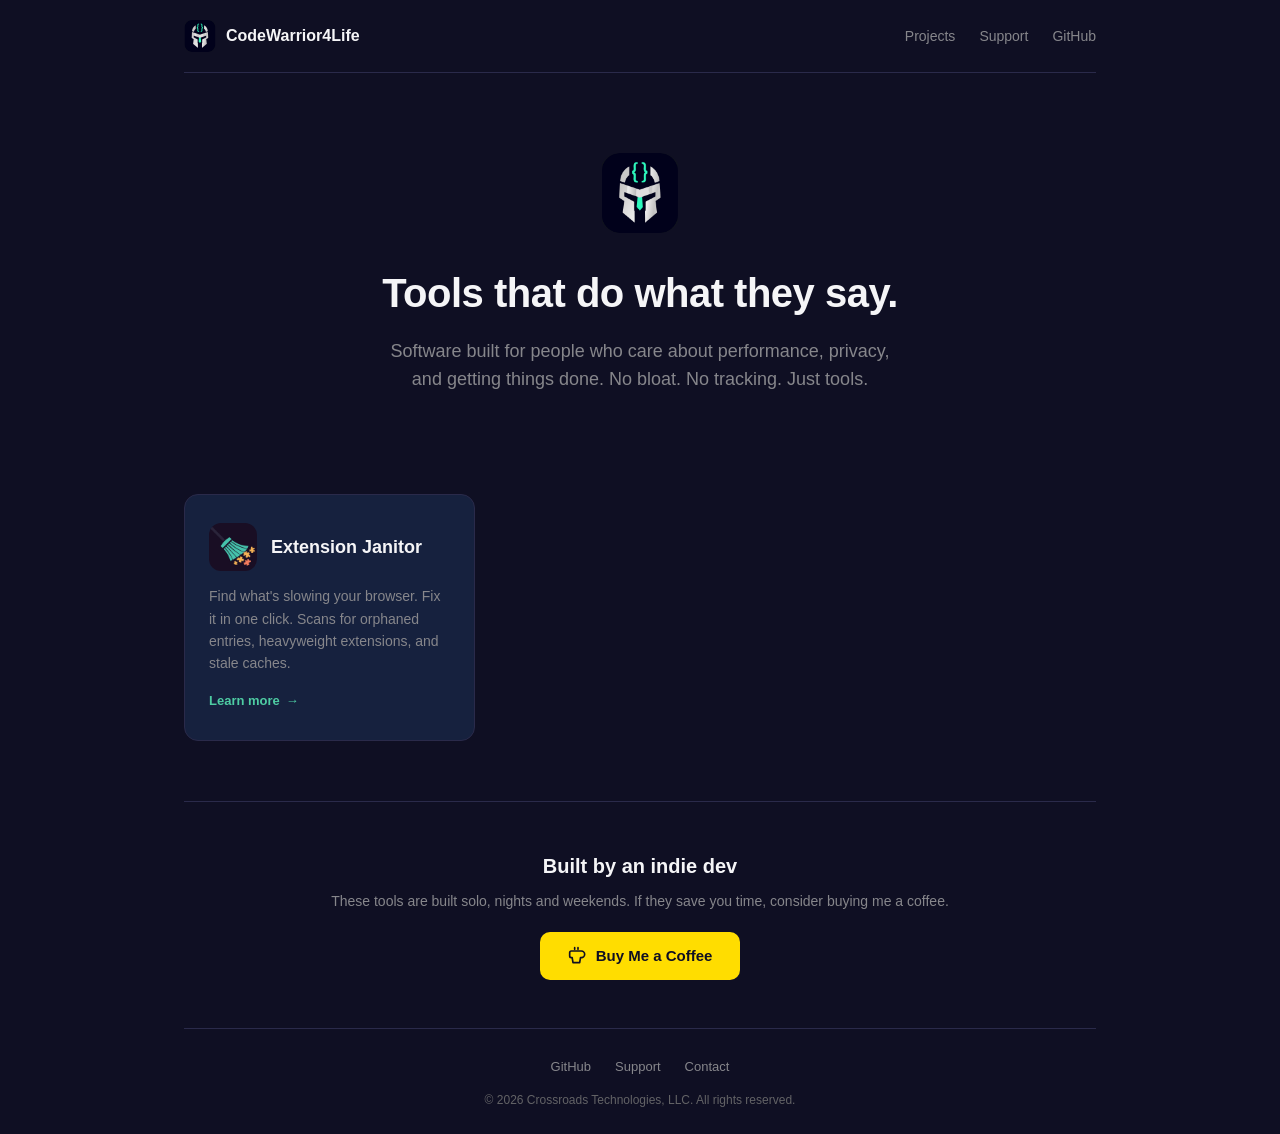
==== index.html @ c7dee350 "Initial portfolio site: Extension Janitor page, BMAC, GitHub Pages deploy" ====
<!DOCTYPE html>
<html lang="en">
<head>
  <meta charset="UTF-8">
  <meta name="viewport" content="width=device-width, initial-scale=1.0">
  <title>CodeWarrior4Life — Tools That Do What They Say</title>
  <meta name="description" content="Software tools built for people who care about performance, privacy, and getting things done. No bloat. No tracking. Just tools that work.">
  <meta property="og:title" content="CodeWarrior4Life">
  <meta property="og:description" content="Software tools built for people who care about performance and getting things done.">
  <meta property="og:image" content="assets/img/og-image.png">
  <meta property="og:type" content="website">
  <link rel="icon" href="assets/img/cw4l-icon.png" type="image/png">
  <link rel="stylesheet" href="assets/css/style.css">
</head>
<body>
  <div class="container">

    <!-- Nav -->
    <nav class="site-nav">
      <a href="/" class="nav-brand">
        <img src="assets/img/cw4l-icon.png" alt="" class="nav-logo">
        CodeWarrior4Life
      </a>
      <ul class="nav-links">
        <li><a href="#projects">Projects</a></li>
        <li><a href="#support">Support</a></li>
        <li><a href="https://github.com/CodeWarrior4Life" target="_blank" rel="noopener">GitHub</a></li>
      </ul>
    </nav>

    <!-- Hero -->
    <section class="hero">
      <img src="assets/img/cw4l-icon.png" alt="CodeWarrior4Life" class="hero-icon">
      <h1>Tools that do what they say.</h1>
      <p class="tagline">
        Software built for people who care about performance, privacy,
        and getting things done. No bloat. No tracking. Just tools.
      </p>
    </section>

    <!-- Projects -->
    <section id="projects">
      <div class="extensions-grid">

        <!-- Browser Extensions -->
        <a href="extensions/extension-janitor/" class="ext-card">
          <div class="ext-card-header">
            <img src="extensions/extension-janitor/icon.png" alt="" class="ext-card-icon">
            <span class="ext-card-title">Extension Janitor</span>
          </div>
          <p class="ext-card-tagline">
            Find what's slowing your browser. Fix it in one click.
            Scans for orphaned entries, heavyweight extensions, and stale caches.
          </p>
          <span class="ext-card-cta">Learn more</span>
        </a>

        <!--
          Add new projects here. Works for extensions, desktop apps, CLI tools, anything.
          Copy the card pattern above and update the href, icon, title, and tagline.
        -->

      </div>
    </section>

    <!-- Support -->
    <section id="support" class="support-section">
      <h2>Built by an indie dev</h2>
      <p>
        These tools are built solo, nights and weekends. If they save you
        time, consider buying me a coffee.
      </p>
      <a href="https://buymeacoffee.com/tfvmclmlwp" target="_blank" rel="noopener" class="btn-bmac">
        <svg width="20" height="20" viewBox="0 0 24 24" fill="none"><path d="M4 6h12a4 4 0 0 1 0 8h-1l-1 6H6l-1-6H4a2 2 0 0 1-2-2V8a2 2 0 0 1 2-2z" stroke="currentColor" stroke-width="2" stroke-linejoin="round"/><path d="M8 2v2m4-2v2" stroke="currentColor" stroke-width="2" stroke-linecap="round"/></svg>
        Buy Me a Coffee
      </a>
    </section>

    <!-- Footer -->
    <footer class="site-footer">
      <ul class="footer-links">
        <li><a href="https://github.com/CodeWarrior4Life" target="_blank" rel="noopener">GitHub</a></li>
        <li><a href="https://buymeacoffee.com/tfvmclmlwp" target="_blank" rel="noopener">Support</a></li>
        <li><a href="mailto:info@crossroadtech.com">Contact</a></li>
      </ul>
      <p class="footer-copy">&copy; 2026 Crossroads Technologies, LLC. All rights reserved.</p>
    </footer>

  </div>
</body>
</html>
---- assets/css/style.css ----
/* =======================================================================
   CodeWarrior4Life — Portfolio Site
   Dark-mode, minimal, fast. Shared across all pages.
   ======================================================================= */

/* --- Reset & Base --- */
*, *::before, *::after { box-sizing: border-box; margin: 0; padding: 0; }

:root {
  --bg:         #0f0f23;
  --bg-card:    #16213e;
  --bg-hover:   #1a2744;
  --border:     #2a2a4a;
  --text:       #f5f5f7;
  --text-muted: #86868b;
  --text-dim:   #636366;
  --accent:     #4ecca3;
  --accent-dim: rgba(78, 204, 163, 0.15);
  --warn:       #f0a500;
  --danger:     #e74c3c;
  --max-w:      960px;
}

html { scroll-behavior: smooth; }

body {
  background: var(--bg);
  color: var(--text);
  font-family: -apple-system, BlinkMacSystemFont, 'Segoe UI', Roboto, sans-serif;
  line-height: 1.6;
  -webkit-font-smoothing: antialiased;
}

a { color: var(--accent); text-decoration: none; }
a:hover { text-decoration: underline; }

img { max-width: 100%; height: auto; }

/* --- Layout --- */

.container {
  max-width: var(--max-w);
  margin: 0 auto;
  padding: 0 24px;
}

/* --- Nav --- */

.site-nav {
  display: flex;
  align-items: center;
  justify-content: space-between;
  padding: 20px 0;
  border-bottom: 1px solid var(--border);
}

.nav-brand {
  display: flex;
  align-items: center;
  gap: 10px;
  font-weight: 700;
  font-size: 16px;
  color: var(--text);
  text-decoration: none;
}

.nav-brand:hover { text-decoration: none; }

.nav-logo {
  width: 32px;
  height: 32px;
  border-radius: 8px;
}

.nav-links {
  display: flex;
  gap: 24px;
  list-style: none;
}

.nav-links a {
  color: var(--text-muted);
  font-size: 14px;
  font-weight: 500;
  transition: color 0.2s;
}

.nav-links a:hover {
  color: var(--text);
  text-decoration: none;
}

/* --- Hero --- */

.hero {
  text-align: center;
  padding: 80px 0 60px;
}

.hero-icon {
  width: 80px;
  height: 80px;
  border-radius: 20px;
  margin-bottom: 20px;
}

.hero h1 {
  font-size: 40px;
  font-weight: 800;
  letter-spacing: -0.5px;
  margin-bottom: 12px;
}

.hero .tagline {
  font-size: 18px;
  color: var(--text-muted);
  max-width: 520px;
  margin: 0 auto;
}

/* --- Extension Cards (main page) --- */

.extensions-grid {
  display: grid;
  grid-template-columns: repeat(auto-fill, minmax(280px, 1fr));
  gap: 20px;
  margin: 40px 0 60px;
}

.ext-card {
  background: var(--bg-card);
  border: 1px solid var(--border);
  border-radius: 14px;
  padding: 28px 24px;
  transition: transform 0.2s, border-color 0.3s, box-shadow 0.3s;
  display: flex;
  flex-direction: column;
  text-decoration: none;
  color: var(--text);
}

.ext-card:hover {
  transform: translateY(-3px);
  border-color: var(--accent);
  box-shadow: 0 8px 30px rgba(78, 204, 163, 0.1);
  text-decoration: none;
}

.ext-card-header {
  display: flex;
  align-items: center;
  gap: 14px;
  margin-bottom: 14px;
}

.ext-card-icon {
  width: 48px;
  height: 48px;
  border-radius: 12px;
  flex-shrink: 0;
}

.ext-card-title {
  font-size: 18px;
  font-weight: 700;
}

.ext-card-tagline {
  font-size: 14px;
  color: var(--text-muted);
  flex: 1;
  margin-bottom: 16px;
}

.ext-card-cta {
  display: inline-flex;
  align-items: center;
  gap: 6px;
  font-size: 13px;
  font-weight: 600;
  color: var(--accent);
  margin-top: auto;
}

.ext-card-cta::after {
  content: '\2192';
  transition: transform 0.2s;
}

.ext-card:hover .ext-card-cta::after {
  transform: translateX(4px);
}

/* --- Extension Detail Page --- */

.ext-hero {
  text-align: center;
  padding: 60px 0 40px;
}

.ext-hero-icon {
  width: 96px;
  height: 96px;
  border-radius: 22px;
  margin-bottom: 16px;
  box-shadow: 0 4px 20px rgba(0,0,0,0.3);
}

.ext-hero h1 {
  font-size: 36px;
  font-weight: 800;
  margin-bottom: 8px;
}

.ext-hero .tagline {
  font-size: 17px;
  color: var(--text-muted);
  max-width: 480px;
  margin: 0 auto 28px;
}

/* Install buttons */
.install-buttons {
  display: flex;
  gap: 12px;
  justify-content: center;
  flex-wrap: wrap;
  margin-bottom: 20px;
}

.btn-install {
  display: inline-flex;
  align-items: center;
  gap: 8px;
  padding: 12px 24px;
  border-radius: 10px;
  font-size: 14px;
  font-weight: 600;
  transition: transform 0.15s, box-shadow 0.3s;
  text-decoration: none;
}

.btn-install:hover {
  transform: scale(1.03);
  text-decoration: none;
}

.btn-install-chrome {
  background: var(--accent);
  color: var(--bg);
}

.btn-install-firefox {
  background: transparent;
  color: var(--text);
  border: 1px solid var(--border);
}

.btn-install-edge {
  background: transparent;
  color: var(--text);
  border: 1px solid var(--border);
}

.btn-install-firefox:hover,
.btn-install-edge:hover {
  border-color: var(--accent);
}

/* Features */
.features-section {
  padding: 40px 0;
}

.features-section h2 {
  font-size: 14px;
  font-weight: 700;
  text-transform: uppercase;
  letter-spacing: 1px;
  color: var(--text-muted);
  text-align: center;
  margin-bottom: 28px;
}

.features-grid {
  display: grid;
  grid-template-columns: repeat(auto-fill, minmax(260px, 1fr));
  gap: 16px;
}

.feature-card {
  background: var(--bg-card);
  border: 1px solid var(--border);
  border-radius: 12px;
  padding: 20px;
}

.feature-icon {
  font-size: 24px;
  margin-bottom: 10px;
}

.feature-card h3 {
  font-size: 15px;
  font-weight: 700;
  margin-bottom: 6px;
}

.feature-card p {
  font-size: 13px;
  color: var(--text-muted);
  line-height: 1.5;
}

/* How it works */
.how-section {
  padding: 40px 0;
  text-align: center;
}

.how-section h2 {
  font-size: 14px;
  font-weight: 700;
  text-transform: uppercase;
  letter-spacing: 1px;
  color: var(--text-muted);
  margin-bottom: 28px;
}

.how-steps {
  display: grid;
  grid-template-columns: repeat(auto-fill, minmax(200px, 1fr));
  gap: 24px;
  max-width: 700px;
  margin: 0 auto;
}

.how-step {
  text-align: center;
}

.how-step-number {
  display: inline-flex;
  align-items: center;
  justify-content: center;
  width: 36px;
  height: 36px;
  background: var(--accent-dim);
  color: var(--accent);
  border-radius: 50%;
  font-size: 15px;
  font-weight: 700;
  margin-bottom: 10px;
}

.how-step h3 {
  font-size: 15px;
  font-weight: 600;
  margin-bottom: 4px;
}

.how-step p {
  font-size: 13px;
  color: var(--text-muted);
}

/* Pro section */
.pro-section {
  padding: 40px 0;
  text-align: center;
}

.pro-box {
  background: linear-gradient(135deg, rgba(78, 204, 163, 0.08), rgba(78, 204, 163, 0.02));
  border: 1px solid rgba(78, 204, 163, 0.25);
  border-radius: 16px;
  padding: 36px 28px;
  max-width: 560px;
  margin: 0 auto;
}

.pro-box h2 {
  font-size: 22px;
  font-weight: 800;
  margin-bottom: 10px;
}

.pro-box p {
  font-size: 14px;
  color: var(--text-muted);
  margin-bottom: 20px;
  line-height: 1.6;
}

.pro-price {
  font-size: 28px;
  font-weight: 800;
  color: var(--accent);
  margin-bottom: 4px;
}

.pro-price-sub {
  font-size: 13px;
  color: var(--text-dim);
  margin-bottom: 20px;
}

.btn-pro {
  display: inline-block;
  background: var(--accent);
  color: var(--bg);
  padding: 14px 36px;
  border-radius: 10px;
  font-size: 15px;
  font-weight: 700;
  transition: transform 0.15s;
}

.btn-pro:hover {
  transform: scale(1.03);
  text-decoration: none;
}

/* --- Support / BMAC Section --- */

.support-section {
  text-align: center;
  padding: 48px 0;
  border-top: 1px solid var(--border);
}

.support-section h2 {
  font-size: 20px;
  font-weight: 700;
  margin-bottom: 8px;
}

.support-section p {
  font-size: 14px;
  color: var(--text-muted);
  margin-bottom: 20px;
}

.btn-bmac {
  display: inline-flex;
  align-items: center;
  gap: 8px;
  background: #ffdd00;
  color: #0f0f23;
  padding: 12px 28px;
  border-radius: 10px;
  font-size: 15px;
  font-weight: 700;
  transition: transform 0.15s;
}

.btn-bmac:hover {
  transform: scale(1.03);
  text-decoration: none;
}

/* --- Footer --- */

.site-footer {
  border-top: 1px solid var(--border);
  padding: 24px 0;
  text-align: center;
}

.footer-links {
  display: flex;
  gap: 24px;
  justify-content: center;
  list-style: none;
  margin-bottom: 12px;
}

.footer-links a {
  font-size: 13px;
  color: var(--text-muted);
}

.footer-copy {
  font-size: 12px;
  color: var(--text-dim);
}

/* --- Responsive --- */

@media (max-width: 640px) {
  .hero { padding: 48px 0 36px; }
  .hero h1 { font-size: 28px; }
  .hero .tagline { font-size: 15px; }

  .ext-hero h1 { font-size: 28px; }

  .nav-links { gap: 16px; }

  .features-grid,
  .how-steps {
    grid-template-columns: 1fr;
  }

  .install-buttons {
    flex-direction: column;
    align-items: center;
  }

  .btn-install { width: 100%; max-width: 280px; justify-content: center; }
}
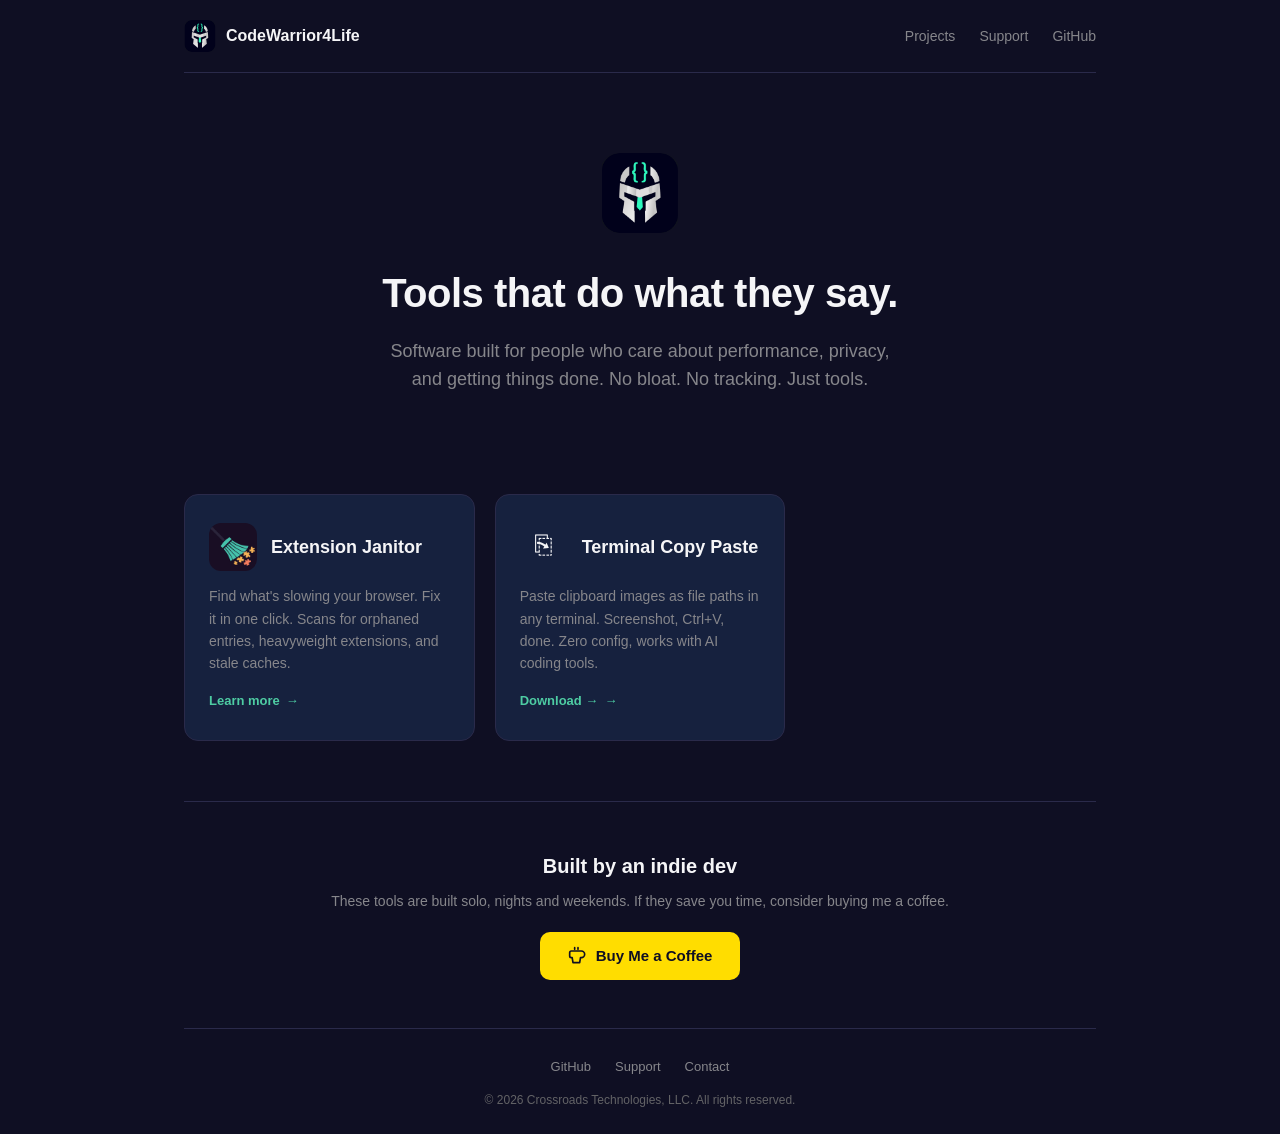
==== commit 0e2d4225: "feat: TCP card now live with download link" ====
--- a/index.html
+++ b/index.html
@@ -55,6 +55,19 @@
           <span class="ext-card-cta">Learn more</span>
         </a>
 
+        <!-- CLI Tools -->
+        <a class="ext-card" href="https://github.com/CodeWarrior4Life/TerminalCopyPaste/releases/latest">
+          <div class="ext-card-header">
+            <span class="ext-card-icon" style="font-size: 28px; width: 48px; text-align: center;">&#9112;</span>
+            <span class="ext-card-title">Terminal Copy Paste</span>
+          </div>
+          <p class="ext-card-tagline">
+            Paste clipboard images as file paths in any terminal.
+            Screenshot, Ctrl+V, done. Zero config, works with AI coding tools.
+          </p>
+          <span class="ext-card-cta">Download &rarr;</span>
+        </a>
+
         <!--
           Add new projects here. Works for extensions, desktop apps, CLI tools, anything.
           Copy the card pattern above and update the href, icon, title, and tagline.
--- a/assets/css/style.css
+++ b/assets/css/style.css
@@ -245,25 +245,30 @@
   text-decoration: none;
 }
 
-.btn-install-chrome {
-  background: var(--accent);
-  color: var(--bg);
-}
-
-.btn-install-firefox {
-  background: transparent;
-  color: var(--text);
-  border: 1px solid var(--border);
-}
-
+.btn-install-chrome,
+.btn-install-firefox,
 .btn-install-edge {
   background: transparent;
   color: var(--text);
   border: 1px solid var(--border);
 }
 
+.btn-install-chrome:hover,
 .btn-install-firefox:hover,
 .btn-install-edge:hover {
+  border-color: var(--accent);
+}
+
+/* Applied by JS based on detected browser */
+.btn-install-primary {
+  background: var(--accent);
+  color: var(--bg);
+  border-color: var(--accent);
+  font-weight: 600;
+  order: -1; /* Move to front */
+}
+
+.btn-install-primary:hover {
   border-color: var(--accent);
 }
 
